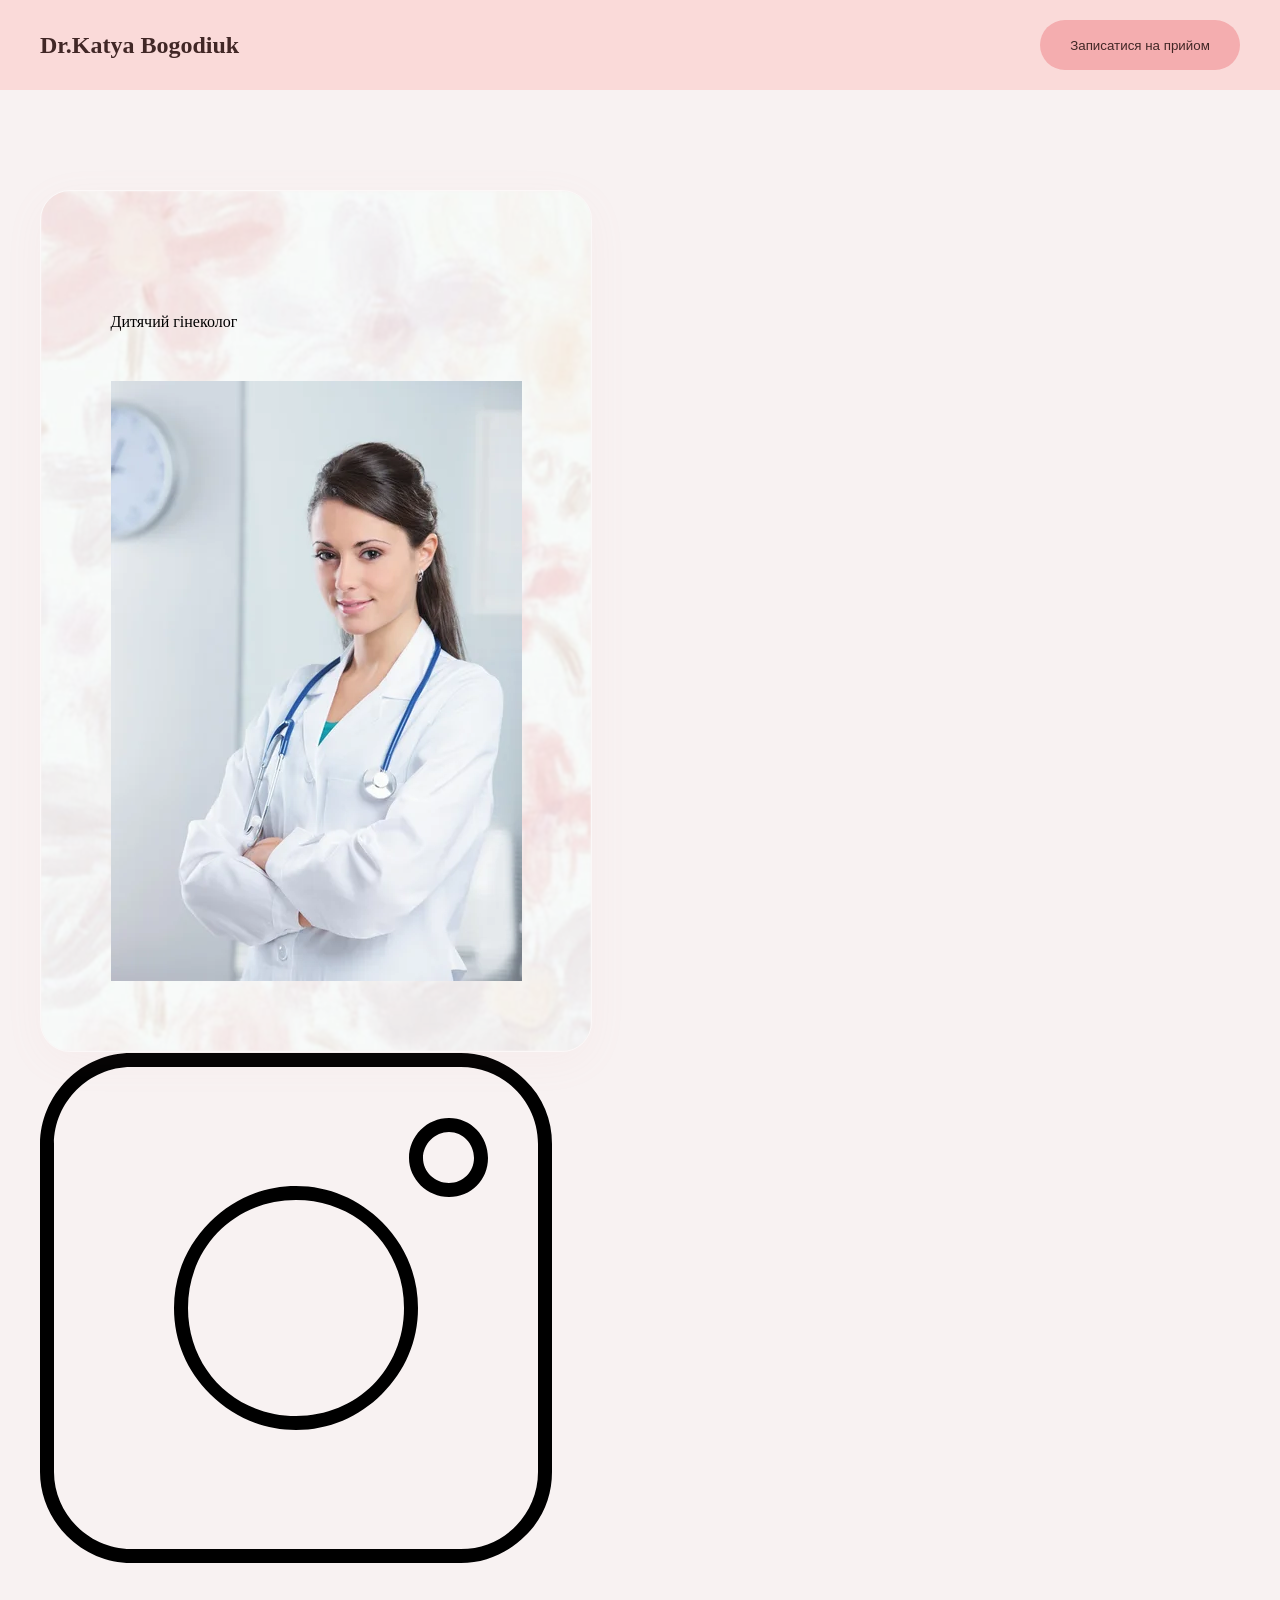
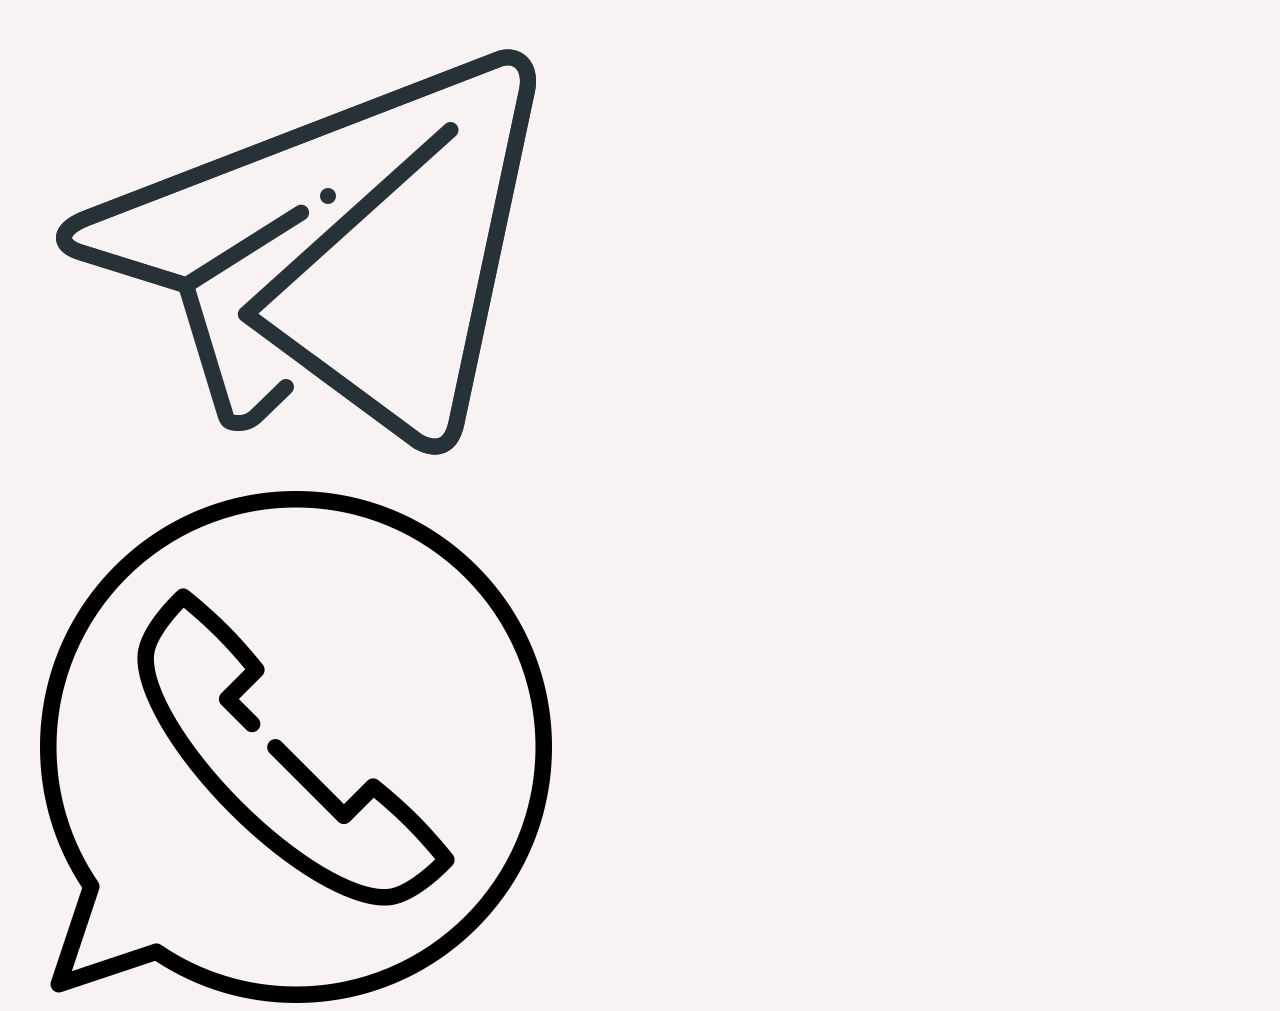
==== site/index.html @ ed86b265 "made block header" ====
<!DOCTYPE html>
<html lang="en">
<head>
    <meta charset="UTF-8">
    <meta name="viewport" content="width=device-width, initial-scale=1.0">
    <title>KatyaBohodiuk</title>
    <link rel="stylesheet" href="style.css">
</head>
<body>
    <div class="katyaBogodiuk">
        <div class="header">
            <div class="container">
                <div class="header-block">
                    <div class="menu">
                        <div class="name">
                            <h2>Dr.Katya Bogodiuk</h2>
                        </div>
                        <button class="main-button">Записатися на прийом</button>
                    </div>
                </div>
            </div>
        </div>
        <div class="hero">
            <div class="container">
                <div class="hero-block">
                    <div class="glass-block photo">
                        <div class="photo-block">
                            <p>Дитячий гінеколог</p>
                            <img class="photo__card" src="img/photo.jpg" alt="інстаграм">
                        </div> 
                    </div>
                    <div class="social">
                        <div class="social-block">
                            <div class="social-item"><img src="img/icons/insta.svg" alt=""></div>
                            <div class="social-item"><img src="img/icons/telegram.png" alt=""></div>
                            <div class="social-item"><img src="img/icons/whatsapp.png" alt=""></div>
                        </div>
                    </div>
                </div>
            </div>
        </div>
    </div>
    <script src="main.js"></script>
</body>
</html>
---- site/style.css ----
:root {
 
  --color-bg-light: #FADAD9;    
  --color-bg-green: #DCE2CA;    
  --color-accent: #E0959C;      
  
  
  --color-text-main: #2C351E;   
  --color-text-dark: #1A1A1A;   
  --color-white: #FFFFFF;
  
  
  --font-main: 'Montserrat', 'Segoe UI', sans-serif; 
}

body {
  background-color: #F8F2F2;
  line-height: 1.6;
  margin: 0;
}

.container {
  max-width: 1200px;
  margin: 0 auto;
  padding: 0 20px;
}

/* header */


.header {
    width: 100%;
    background-color: #FADAD9;
    color: #412726;
}

.menu  {
    height: 90px;
    display: flex;
    justify-content: space-between;
    align-items: center;
}

.main-button {
    width: 200px;
    height: 50px;
    border-radius: 30px;
    border: none;
    color: #412726;
    background-color: #F4ADAF;
    cursor: pointer;
}

.main-button:hover{
    width: 200px;
    height: 50px;
    border-radius: 30px;
    border: none;
    background-color: #D98B8D;
    cursor: pointer;
}


/* hero */

.hero {
    margin-top: 100px;
}

.glass-block {
    border-radius: 30px;
    padding: 40px 0 0 0;           
    position: relative;
    overflow: hidden;   
    border: 1px solid rgba(255, 255, 255, 0.45);
    box-shadow: 0 10px 40px rgba(226, 149, 156, 0.06);
}

.photo {
    width: 550px;
    height: 820px;
    border-radius: 30px;
    display: flex;
    align-items: center;
    flex-direction: column;
    justify-content: center;  
}

.glass-block::before {
    content: '';
    position: absolute;
    top: 0;
    left: 0;
    right: 0;
    bottom: 0;
    background-image: url('img/backPhoto.png'); 
    background-size: 110%;
    background-position: center top 10%; 
    background-repeat: no-repeat;
    background-color: rgba(247, 228, 227, 0.4); 
    background-blend-mode: overlay; 
    filter: blur(1px); 
    z-index: 1; 
}

.glass-block > * {
    position: relative;
    z-index: 2; 
}

.doctor-img {
    width: 100%;
    height: auto;
    max-height: 550px;
    object-fit: cover;
    margin-top: auto; 
    border-bottom-left-radius: 29px;  
    border-bottom-right-radius: 29px;
}

.photo__card {
    margin-top: 30px;
}
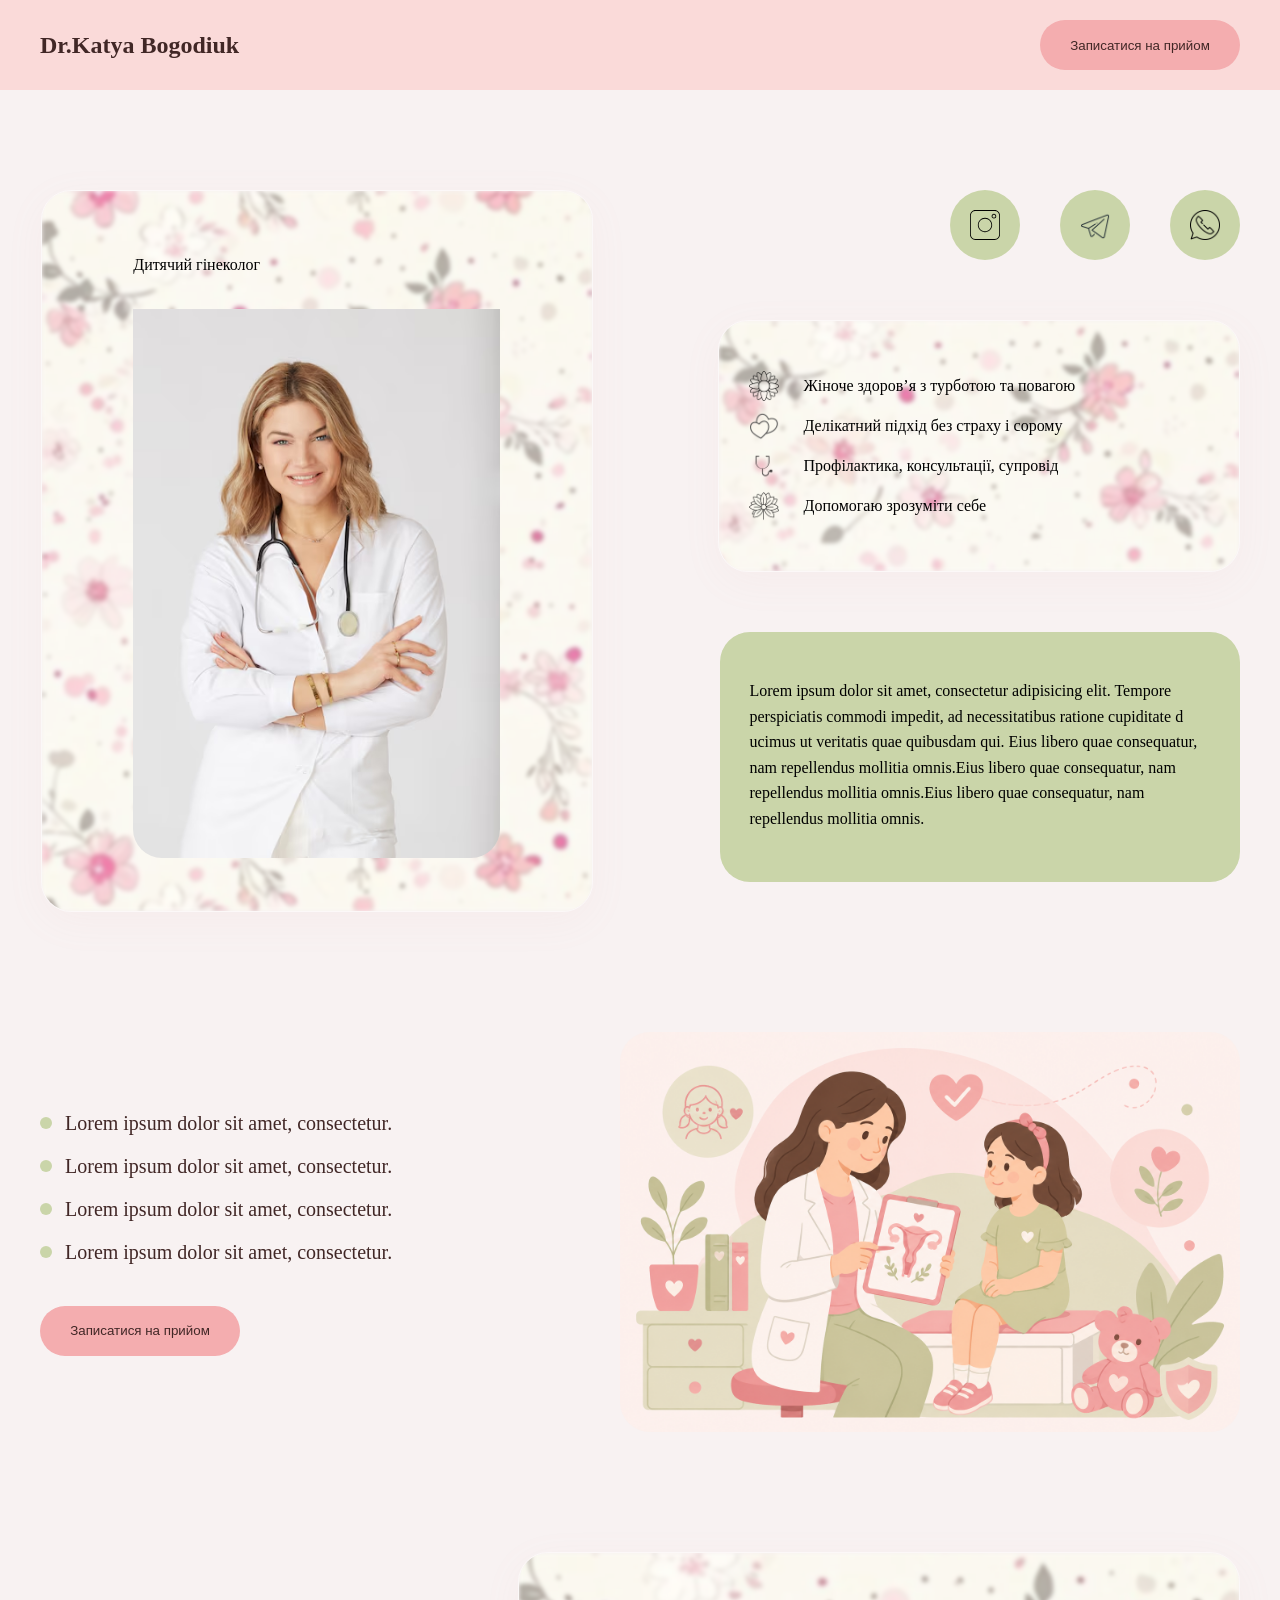
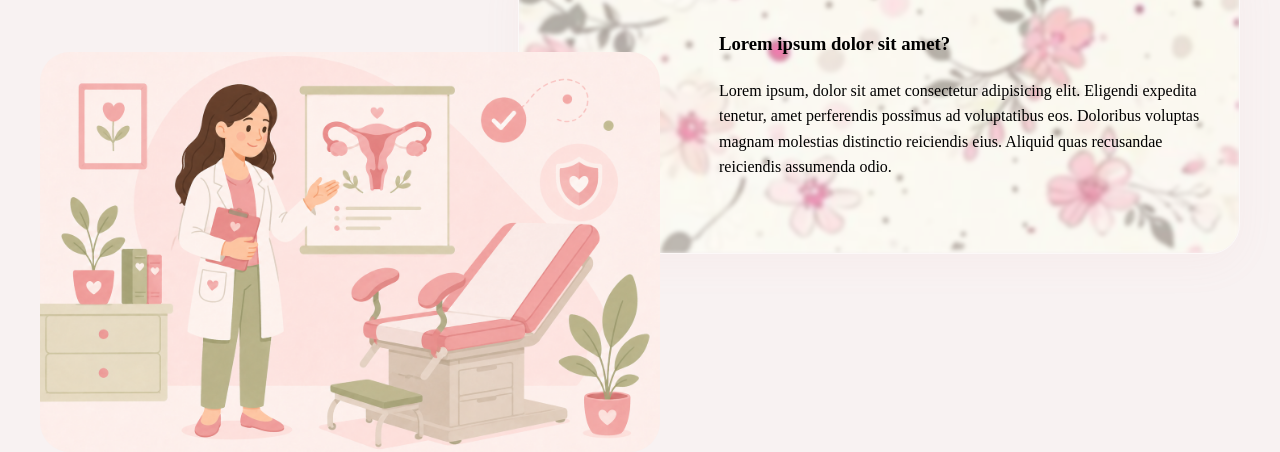
==== commit f004e9da: "made topics and service" ====
--- a/site/index.html
+++ b/site/index.html
@@ -12,7 +12,7 @@
             <div class="container">
                 <div class="header-block">
                     <div class="menu">
-                        <div class="name">
+                        <div class="menu__name">
                             <h2>Dr.Katya Bogodiuk</h2>
                         </div>
                         <button class="main-button">Записатися на прийом</button>
@@ -25,17 +25,86 @@
                 <div class="hero-block">
                     <div class="glass-block photo">
                         <div class="photo-block">
-                            <p>Дитячий гінеколог</p>
-                            <img class="photo__card" src="img/photo.jpg" alt="інстаграм">
+                            <p class="photo-block__title">Дитячий гінеколог</p>
+                            <img class="photo-block__img" src="img/photo.png" alt="гінеколог">
                         </div> 
                     </div>
                     <div class="social">
-                        <div class="social-block">
-                            <div class="social-item"><img src="img/icons/insta.svg" alt=""></div>
-                            <div class="social-item"><img src="img/icons/telegram.png" alt=""></div>
-                            <div class="social-item"><img src="img/icons/whatsapp.png" alt=""></div>
+                        <div class="social-items">
+                            <div class="social-items__item">
+                                <img class="social-items__img" src="img/icons/insta.svg" alt="шнстаграм">
+                            </div>
+                            <div class="social-items__item">
+                                <img class="social-items__img" src="img/icons/telegram.png" alt="телеграм">
+                            </div>
+                            <div class="social-items__item">
+                                <img class="social-items__img" src="img/icons/whatsapp.png" alt="ватсап">
+                            </div>
                         </div>
                     </div>
+                    <div class="glass-block features">
+                        <div class="features__list">
+                            <div class="features__item">
+                                <img class="features__icon" src="img/icons/icon-flower.png" alt="icon">
+                                <p class="features__text">Жіноче здоров’я з турботою та повагою</p>
+                            </div>
+                            <div class="features__item">
+                                <img class="features__icon" src="img/icons/icon-heart.png" alt="">
+                                <p class="features__text">Делікатний підхід без страху і сорому</p>
+                            </div>
+                            <div class="features__item">
+                                <img class="features__icon" src="img/icons/icon-stethoscope.png" alt="">
+                                <p class="features__text">Профілактика, консультації, супровід</p>
+                            </div>
+                            <div class="features__item">
+                                <img class="features__icon" src="img/icons/icon-flower2.png" alt="">
+                                <p class="features__text">Допомогаю зрозуміти себе</p>
+                            </div>
+                        </div>
+                    </div>
+                    <div class="about">
+                        <div class="about__block">
+                            <p class="about__text">Lorem ipsum dolor sit amet, consectetur adipisicing elit. 
+                            Tempore perspiciatis commodi impedit, ad necessitatibus ratione cupiditate d
+                            ucimus ut veritatis quae quibusdam qui. Eius libero quae consequatur, 
+                            nam repellendus mollitia omnis.Eius libero quae consequatur, 
+                            nam repellendus mollitia omnis.Eius libero quae consequatur, 
+                            nam repellendus mollitia omnis.
+                            </p>
+                        </div>
+                    </div>
+                </div>
+            </div>
+        </div>
+        <div class="topics">
+            <div class="container">
+                <div class="topics-block">
+                    <div class="topics-block main">
+                        <ul class="custom-list">
+                            <li class="custom-list__item">Lorem ipsum dolor sit amet, consectetur.</li>
+                            <li class="custom-list__item">Lorem ipsum dolor sit amet, consectetur.</li>
+                            <li class="custom-list__item">Lorem ipsum dolor sit amet, consectetur.</li>
+                            <li class="custom-list__item">Lorem ipsum dolor sit amet, consectetur.</li>
+                        </ul>
+                        <button class="main-button">Записатися на прийом</button>
+                    </div>
+                    <div class="topics-block__img"></div>
+                </div>
+            </div>
+        </div>
+        <div class="service">
+            <div class="container">
+                <div class="service description">
+                    <div class="glass-block description__block">
+                        <div class="description__wrap">
+                            <h3 class="description__title">Lorem ipsum dolor sit amet?</h3>
+                            <p class="description__text">
+                            Lorem ipsum, dolor sit amet consectetur adipisicing elit. 
+                            Eligendi expedita tenetur, amet perferendis possimus ad voluptatibus eos. Doloribus voluptas magnam molestias distinctio reiciendis eius. Aliquid quas recusandae reiciendis assumenda odio.
+                            </p>
+                        </div>
+                    </div>
+                    <div class="description__img"></div>
                 </div>
             </div>
         </div>
--- a/site/style.css
+++ b/site/style.css
@@ -49,57 +49,129 @@
     color: #412726;
     background-color: #F4ADAF;
     cursor: pointer;
-}
-
-.main-button:hover{
-    width: 200px;
-    height: 50px;
-    border-radius: 30px;
-    border: none;
-    background-color: #D98B8D;
-    cursor: pointer;
-}
+    transition: box-shadow 0.3s ease; 
+}
+
+.main-button:hover {
+    animation: pulse_button 1.5s infinite ease-in-out;
+}
+
+@keyframes pulse_button {
+    0% {
+        box-shadow: 0 0 0 0 rgba(216, 148, 149, 0.7);
+    }
+    70% {
+        box-shadow: 0 0 0 10px rgba(216, 148, 149, 0);
+    }
+    100% {
+        box-shadow: 0 0 0 0 rgba(216, 148, 149, 0);
+    }
+}
+
+@keyframes  play_button-down {
+
+	0% 
+	{
+		-webkit-box-shadow: 0 0 rgba(216, 148, 149, 0.6);
+		-moz-box-shadow: 0 0 rgba(216, 148, 149, 0.6);
+		box-shadow: 0 0 rgba(216, 148, 149, 0.6); 
+	}
+	to 
+	{
+		-webkit-box-shadow: 0 0 rgba(216, 148, 149, 0.6);
+		-moz-box-shadow: 0 0 rgba(216, 148, 149, 0.6);
+		box-shadow: 0 0 rgba(216, 148, 149, 0.6);  
+	}
+
+}
+
+
 
 
 /* hero */
 
 .hero {
     margin-top: 100px;
+    width: 100%;
+    display: flex;
+    justify-content: center;
+}
+
+.hero-block {
+    display: grid;
+    grid-template-columns: 550px 1fr;
+    grid-template-rows: auto auto auto;
+    gap: 30px 127px;  
+    width: 100%;
+    max-width: 1200px; 
+    margin: 0 auto;
+}
+
+
+.photo {
+    grid-column: 1;
+    grid-row: 1 / span 3;
+    width: 550px;
+    height: 720px;
+    display: flex;
+    align-items: center;
+    flex-direction: column;
+    justify-content: center;
+}
+
+.social {
+    grid-column: 2;
+    grid-row: 1;
+    width: 100%;
+    max-width: 520px; 
+    justify-self: end; 
+}
+
+.features {
+    grid-column: 2;
+    grid-row: 2;
+    width: 520px;
+    height: 250px;
+    display: flex;
+    justify-content: start;
+    align-items: center;
+    justify-self: end; 
+    font-weight: 500;
+}
+
+
+.about {
+    grid-column: 2;
+    grid-row: 3;
+    width: 520px; 
+    height: 250px;
+    background-color: #cad5a9;
+    border-radius: 30px;
+    justify-self: end; 
+    padding: 30px; 
+    box-sizing: border-box;
 }
 
 .glass-block {
-    border-radius: 30px;
-    padding: 40px 0 0 0;           
+    border-radius: 30px;          
     position: relative;
     overflow: hidden;   
     border: 1px solid rgba(255, 255, 255, 0.45);
     box-shadow: 0 10px 40px rgba(226, 149, 156, 0.06);
 }
 
-.photo {
-    width: 550px;
-    height: 820px;
-    border-radius: 30px;
-    display: flex;
-    align-items: center;
-    flex-direction: column;
-    justify-content: center;  
-}
-
 .glass-block::before {
     content: '';
     position: absolute;
-    top: 0;
-    left: 0;
-    right: 0;
-    bottom: 0;
-    background-image: url('img/backPhoto.png'); 
+    top: 0; left: 0; right: 0; bottom: 0;
+    background-image: url('img/back3.png'); 
+    /* background: #FCE4E0; */
     background-size: 110%;
     background-position: center top 10%; 
     background-repeat: no-repeat;
     background-color: rgba(247, 228, 227, 0.4); 
     background-blend-mode: overlay; 
-    filter: blur(1px); 
+    filter: blur(2px); 
     z-index: 1; 
 }
 
@@ -108,16 +180,151 @@
     z-index: 2; 
 }
 
-.doctor-img {
+.photo-block__img {
     width: 100%;
     height: auto;
     max-height: 550px;
     object-fit: cover;
-    margin-top: auto; 
+    margin-top: 15px; 
     border-bottom-left-radius: 29px;  
     border-bottom-right-radius: 29px;
 }
 
-.photo__card {
-    margin-top: 30px;
-}
+.social-items {
+    display: flex;
+    justify-content: flex-end;
+    gap: 40px;
+}
+
+.social-items__item {
+    width: 70px;
+    height: 70px;
+    border-radius: 50%; 
+    display: flex;
+    justify-content: center;
+    align-items: center;
+    cursor: pointer;
+    background-color: #cad5a9;
+    transition: box-shadow 0.3s ease;
+}
+
+.social-items__item:hover {
+    animation: play_item 1.5s infinite ease-in-out;
+}
+
+@keyframes play_item {
+    0% { box-shadow: 0 0 0 0 rgba(193, 211, 153, 0.8); }
+    70% { box-shadow: 0 0 0 12px rgba(193, 211, 153, 0); } 
+    100% { box-shadow: 0 0 0 0 rgba(193, 211, 153, 0); }  
+}
+
+.social-items__img { width: 30px; }
+.features__list { padding-left: 30px; }
+.features__item { display: flex; justify-content: start; align-items: center; height: 40px; }
+.features__icon { width: 30px; margin-right: 25px; }
+
+
+
+
+/* topics */
+
+.topics {
+    margin-top: 120px;
+}
+
+.topics-block {
+    display: flex;
+    justify-content: space-between;
+    align-items: center;
+}
+
+.topics-block .main {
+    display: flex;
+    flex-direction: column;
+    align-items: start;
+}
+
+.custom-list {
+    list-style: none; 
+    padding: 0;       
+    margin: 0;
+    display: flex;
+    flex-direction: column;
+    gap: 15px;   
+    margin-bottom: 40px;     
+}
+
+.custom-list__item {
+    position: relative;         
+    padding-left: 25px;         
+    color: #412726;            
+    font-size: 16px;
+    line-height: 1.4;
+    display: flex;
+    align-items: center;
+    font-size: 20px;        
+}
+
+
+.custom-list__item::before {
+    content: '';
+    position: absolute;
+    left: 0;                    
+    width: 12px;                
+    height: 12px;               
+    border-radius: 50%;         
+    
+    background-color: #cad5a9;  
+}
+
+.topics-block__img {
+    background-image: url('img/doctor.png');
+    background-size: 100%;
+    background-position: center;
+    border-radius: 30px;
+    width: 620px;
+    height: 400px;
+}
+
+
+
+
+/* service */
+
+.service {
+    margin-top: 120px;
+}
+
+.service .description {
+    width: 100%;
+    display: flex;
+    justify-content: end;
+    position: relative;
+}
+
+.description__block {
+    width: 700px;
+    height: 300px;
+    display: flex;
+    flex-direction: column;
+    align-items: flex-end;
+    justify-content: center;
+    padding-right: 20px;
+}
+
+.description__text {
+    width: 500px;
+}
+
+.description__img {
+    width: 620px;
+    height: 400px;
+    position: absolute;
+    background-image: url('img/doctor22.png');
+    background-size: 100%;
+    background-position: center;
+    border-radius: 30px;
+    left: 0;
+    top: 100px;
+    z-index: 100;
+}
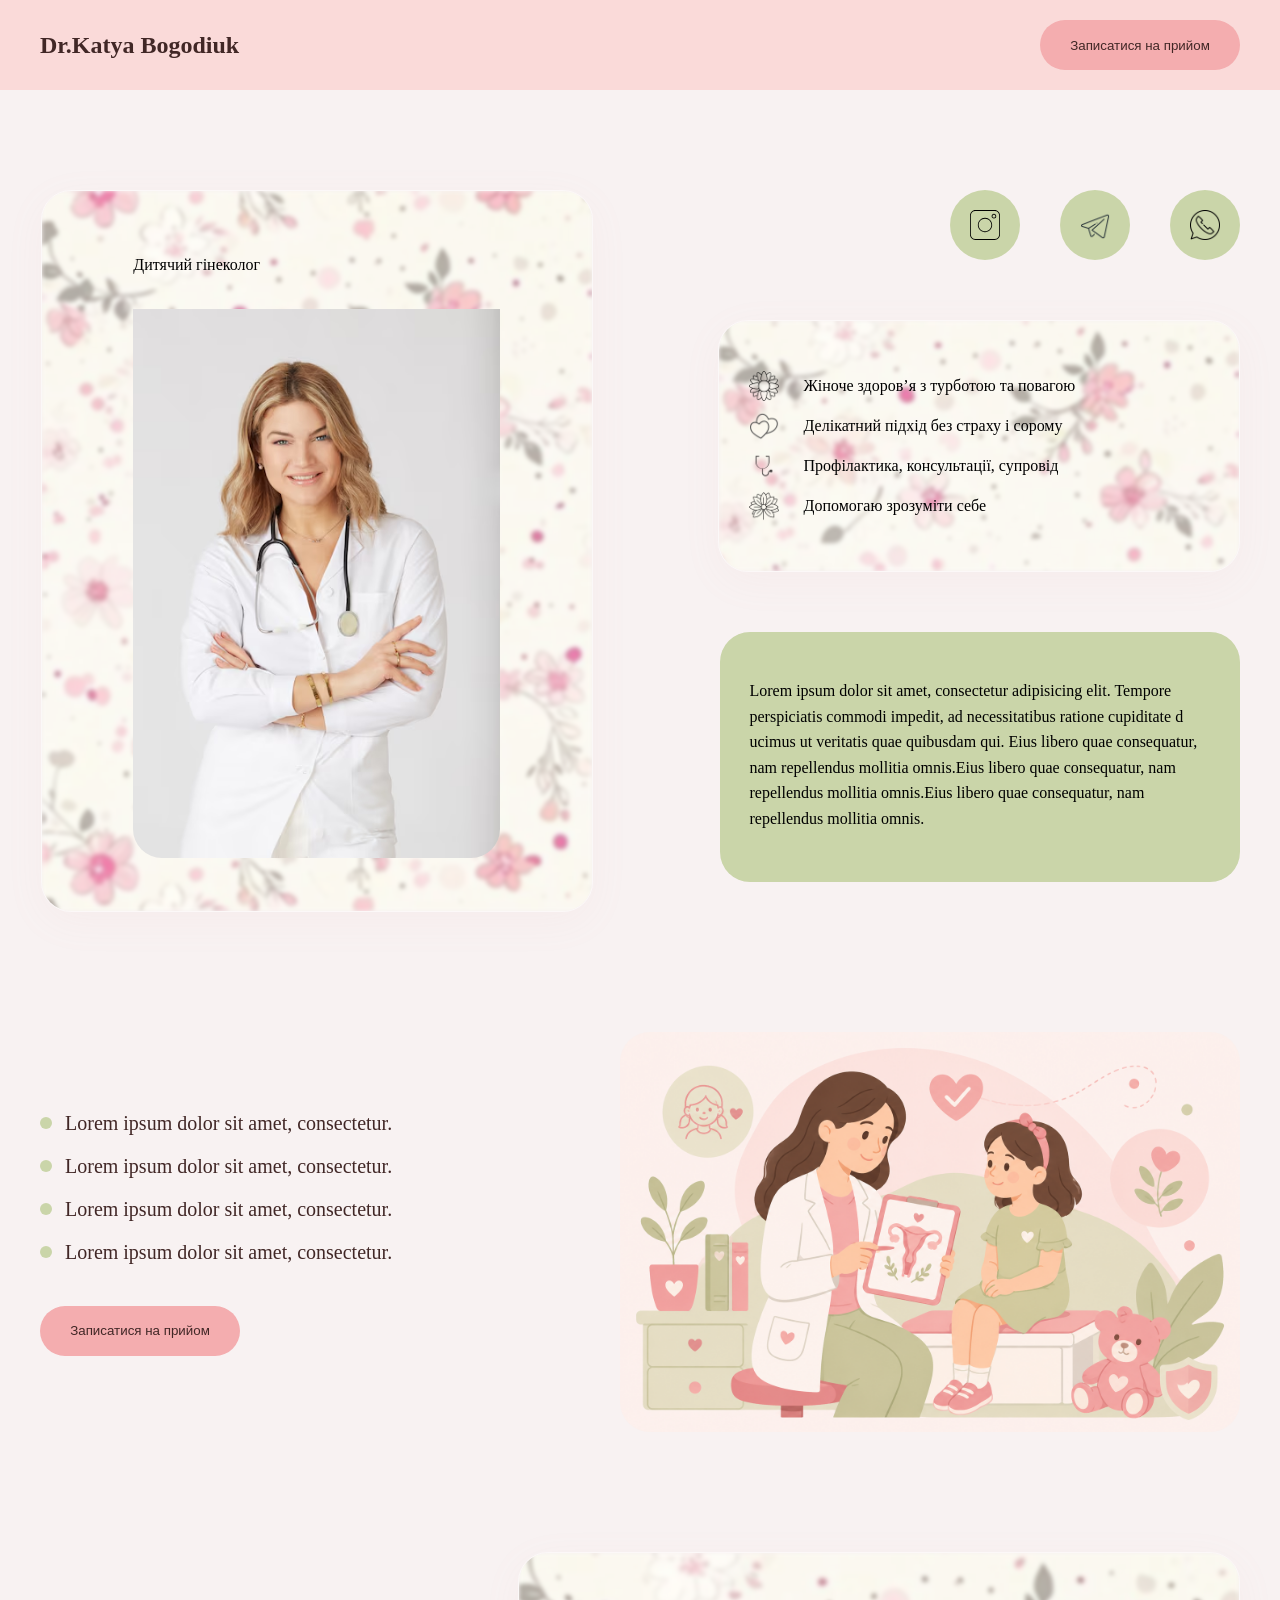
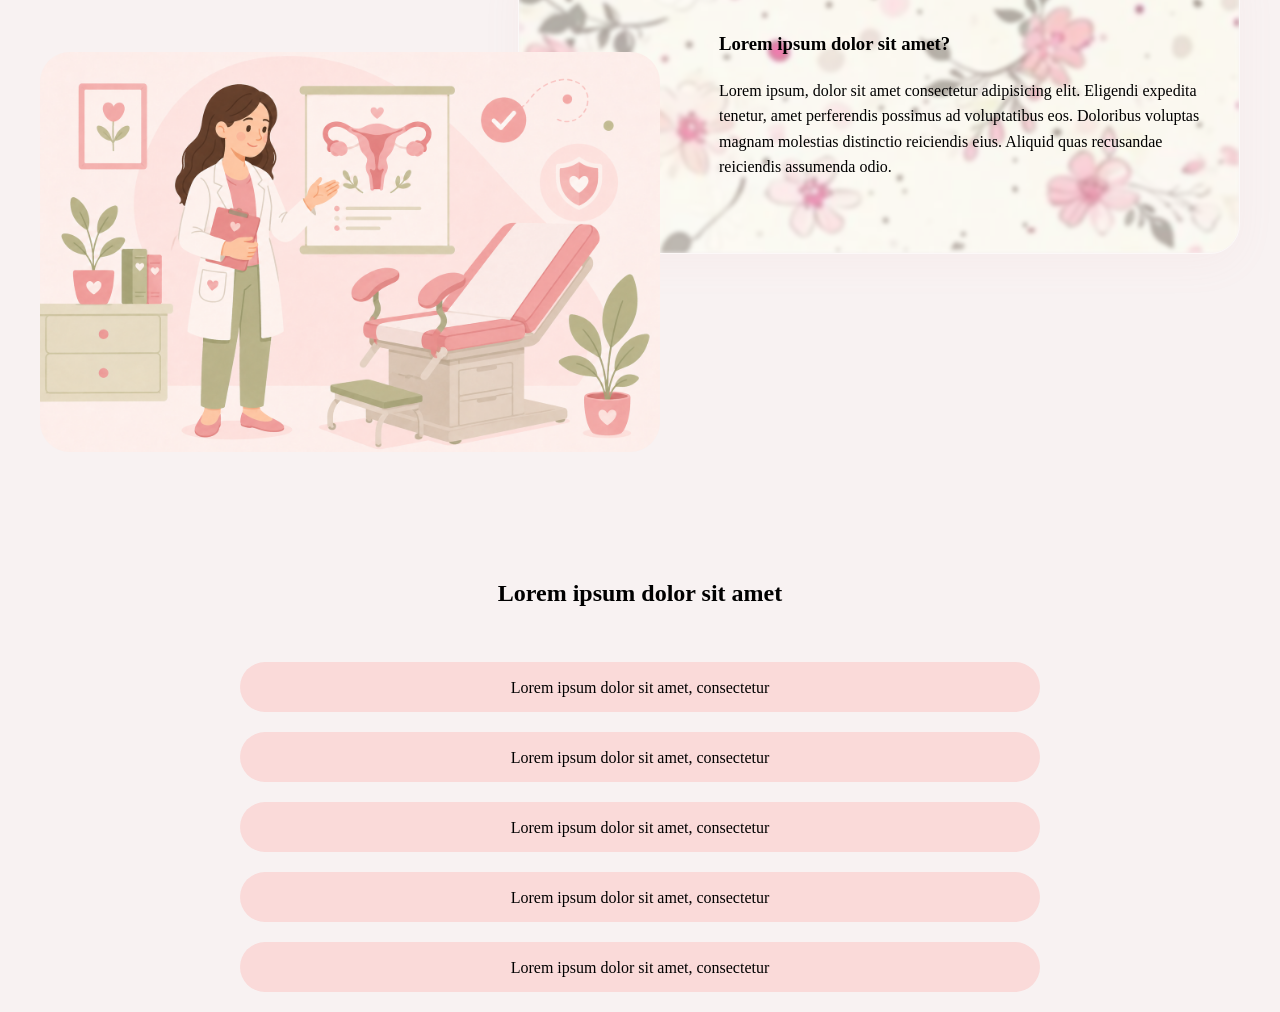
==== commit a3c397bf: "made accordeon questions" ====
--- a/site/index.html
+++ b/site/index.html
@@ -32,7 +32,7 @@
                     <div class="social">
                         <div class="social-items">
                             <div class="social-items__item">
-                                <img class="social-items__img" src="img/icons/insta.svg" alt="шнстаграм">
+                                <img class="social-items__img" src="img/icons/insta.svg" alt="інстаграм">
                             </div>
                             <div class="social-items__item">
                                 <img class="social-items__img" src="img/icons/telegram.png" alt="телеграм">
@@ -49,15 +49,15 @@
                                 <p class="features__text">Жіноче здоров’я з турботою та повагою</p>
                             </div>
                             <div class="features__item">
-                                <img class="features__icon" src="img/icons/icon-heart.png" alt="">
+                                <img class="features__icon" src="img/icons/icon-heart.png" alt="icon">
                                 <p class="features__text">Делікатний підхід без страху і сорому</p>
                             </div>
                             <div class="features__item">
-                                <img class="features__icon" src="img/icons/icon-stethoscope.png" alt="">
+                                <img class="features__icon" src="img/icons/icon-stethoscope.png" alt="icon">
                                 <p class="features__text">Профілактика, консультації, супровід</p>
                             </div>
                             <div class="features__item">
-                                <img class="features__icon" src="img/icons/icon-flower2.png" alt="">
+                                <img class="features__icon" src="img/icons/icon-flower2.png" alt="icon">
                                 <p class="features__text">Допомогаю зрозуміти себе</p>
                             </div>
                         </div>
@@ -108,6 +108,13 @@
                 </div>
             </div>
         </div>
+        <div class="questions">
+            <div class="container">
+                <h2>Lorem ipsum dolor sit amet</h2>
+                <div class="question-block"></div>
+            </div>
+        </div>
+        
     </div>
     <script src="main.js"></script>
 </body>
--- a/site/style.css
+++ b/site/style.css
@@ -49,43 +49,19 @@
     color: #412726;
     background-color: #F4ADAF;
     cursor: pointer;
-    transition: box-shadow 0.3s ease; 
+    transition: box-shadow 5s ease; 
 }
 
 .main-button:hover {
     animation: pulse_button 1.5s infinite ease-in-out;
 }
 
+
 @keyframes pulse_button {
-    0% {
-        box-shadow: 0 0 0 0 rgba(216, 148, 149, 0.7);
-    }
-    70% {
-        box-shadow: 0 0 0 10px rgba(216, 148, 149, 0);
-    }
-    100% {
-        box-shadow: 0 0 0 0 rgba(216, 148, 149, 0);
-    }
-}
-
-@keyframes  play_button-down {
-
-	0% 
-	{
-		-webkit-box-shadow: 0 0 rgba(216, 148, 149, 0.6);
-		-moz-box-shadow: 0 0 rgba(216, 148, 149, 0.6);
-		box-shadow: 0 0 rgba(216, 148, 149, 0.6); 
-	}
-	to 
-	{
-		-webkit-box-shadow: 0 0 rgba(216, 148, 149, 0.6);
-		-moz-box-shadow: 0 0 rgba(216, 148, 149, 0.6);
-		box-shadow: 0 0 rgba(216, 148, 149, 0.6);  
-	}
-
-}
-
-
+    0% { box-shadow: 0 0 0 0 rgba(231, 182, 182, 0.757); }
+    70% { box-shadow: 0 0 0 12px rgba(148, 104, 104, 0); } 
+    100% { box-shadow: 0 0 0 0 rgba(139, 98, 98, 0); }  
+}
 
 
 /* hero */
@@ -198,6 +174,8 @@
 
 .social-items__item {
     width: 70px;
+
+
     height: 70px;
     border-radius: 50%; 
     display: flex;
@@ -205,7 +183,7 @@
     align-items: center;
     cursor: pointer;
     background-color: #cad5a9;
-    transition: box-shadow 0.3s ease;
+    transition: box-shadow 1.3s ease;
 }
 
 .social-items__item:hover {
@@ -213,9 +191,9 @@
 }
 
 @keyframes play_item {
-    0% { box-shadow: 0 0 0 0 rgba(193, 211, 153, 0.8); }
-    70% { box-shadow: 0 0 0 12px rgba(193, 211, 153, 0); } 
-    100% { box-shadow: 0 0 0 0 rgba(193, 211, 153, 0); }  
+    0% { box-shadow: 0 0 0 0 rgba(193, 207, 166, 0.757); }
+    70% { box-shadow: 0 0 0 12px rgba(159, 171, 135, 0); } 
+    100% { box-shadow: 0 0 0 0 rgba(213, 225, 186, 0); }  
 }
 
 .social-items__img { width: 30px; }
@@ -327,4 +305,67 @@
     left: 0;
     top: 100px;
     z-index: 100;
-}+}
+
+
+/* questions */
+
+
+.questions {
+    margin-top: 300px;
+    display: flex;
+    justify-content: center;
+    align-items: center;
+}
+.questions h2 {
+    text-align: center;
+    margin-bottom: 50px;
+}
+
+.question-block {
+    width: 700x;
+    display: flex;
+    flex-direction: column;
+    align-items: center;
+}
+.question__content {
+    display: none;
+}
+
+.question__item.active .question__content {
+    display: block;
+}
+
+.question__item {
+    margin-bottom: 20px;
+    display: flex;
+    flex-direction: column;
+    align-items: center;
+    width: 700px;
+}
+
+.question__title {
+    width: 100%;
+    height: 50px;
+    background-color: #FADAD9;
+    border-radius: 30px;
+    display: flex;
+    justify-content: center;
+    align-items: center;
+    padding: 0 50px 0;
+    transition: box-shadow 1.3s ease;
+    animation: pulse_button 1.5s infinite ease-in-out;
+    cursor: pointer;
+}
+
+.question__content {
+    min-height: 100px;
+    background-color: #cad5a9;
+    border-radius: 30px;
+    margin-top: 20px;
+    width: 100%;
+    text-align: start;
+    padding: 20px;
+    overflow: hidden;
+}
+
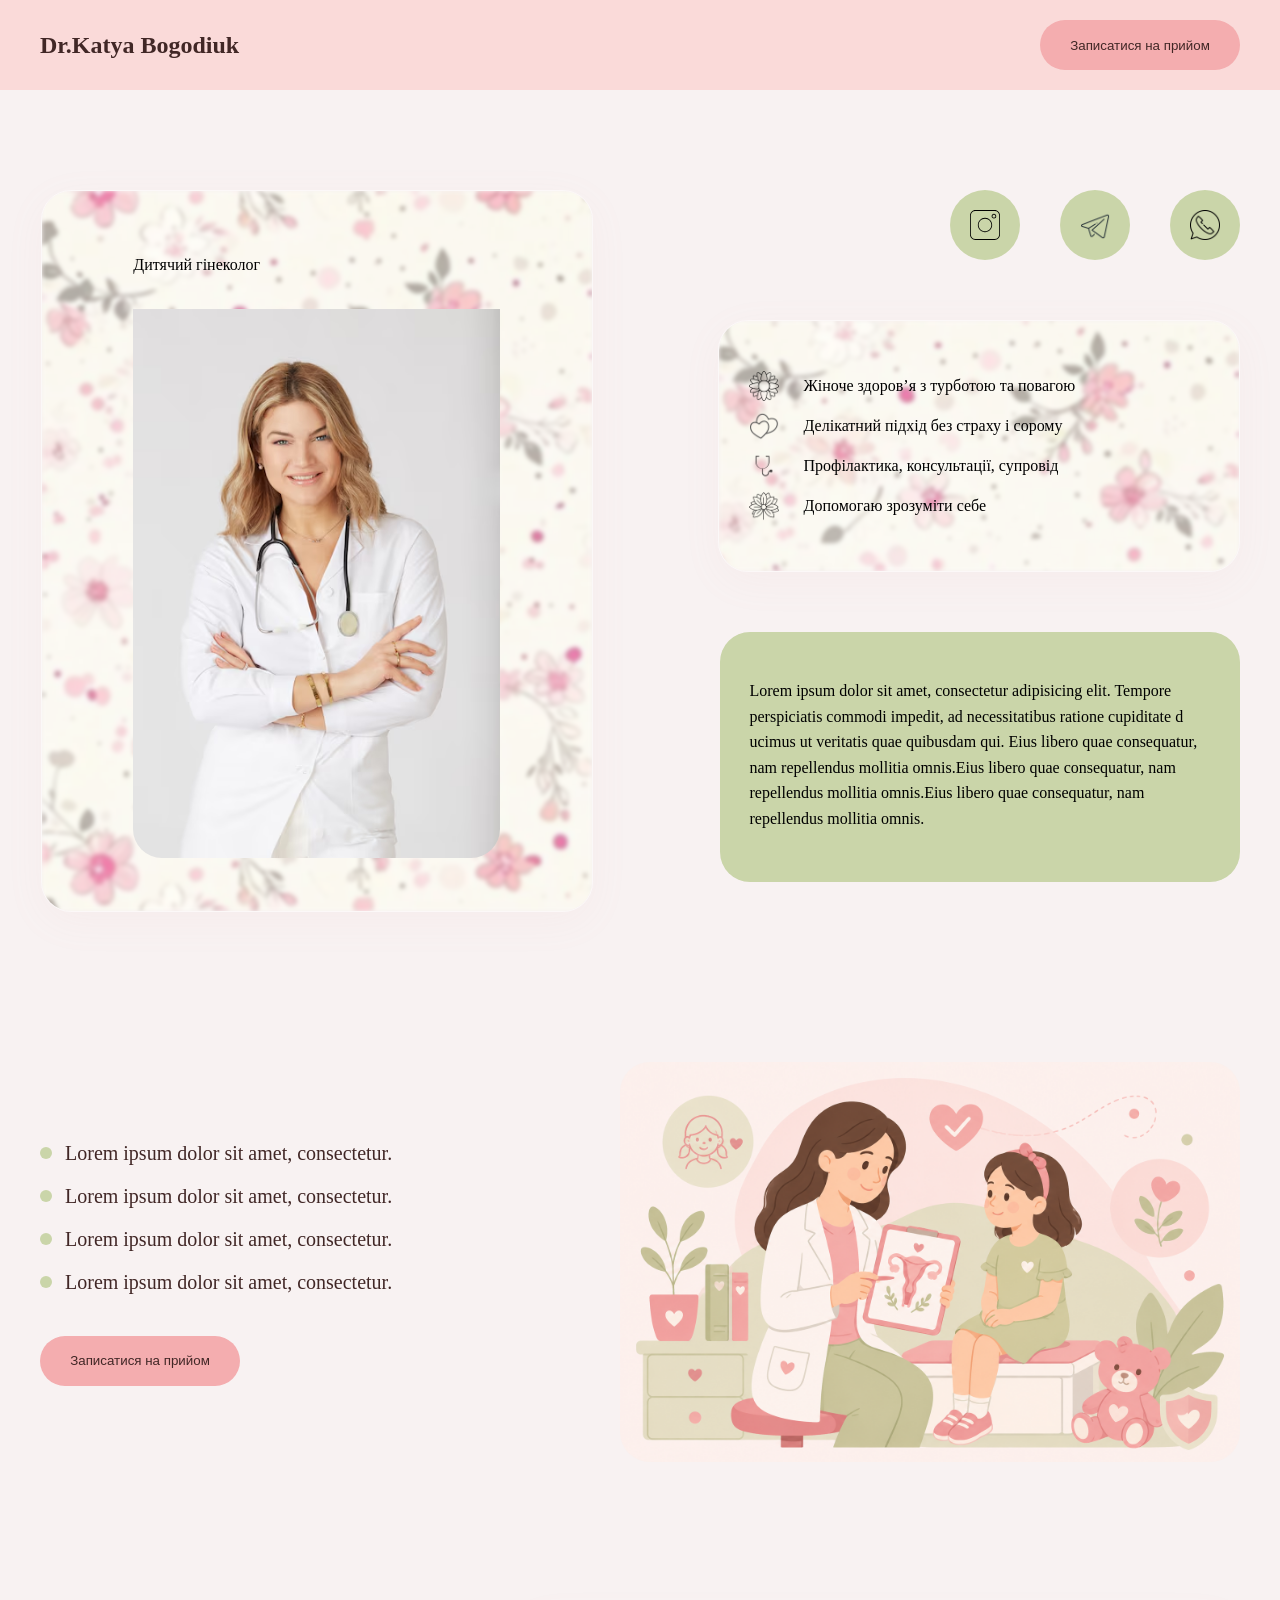
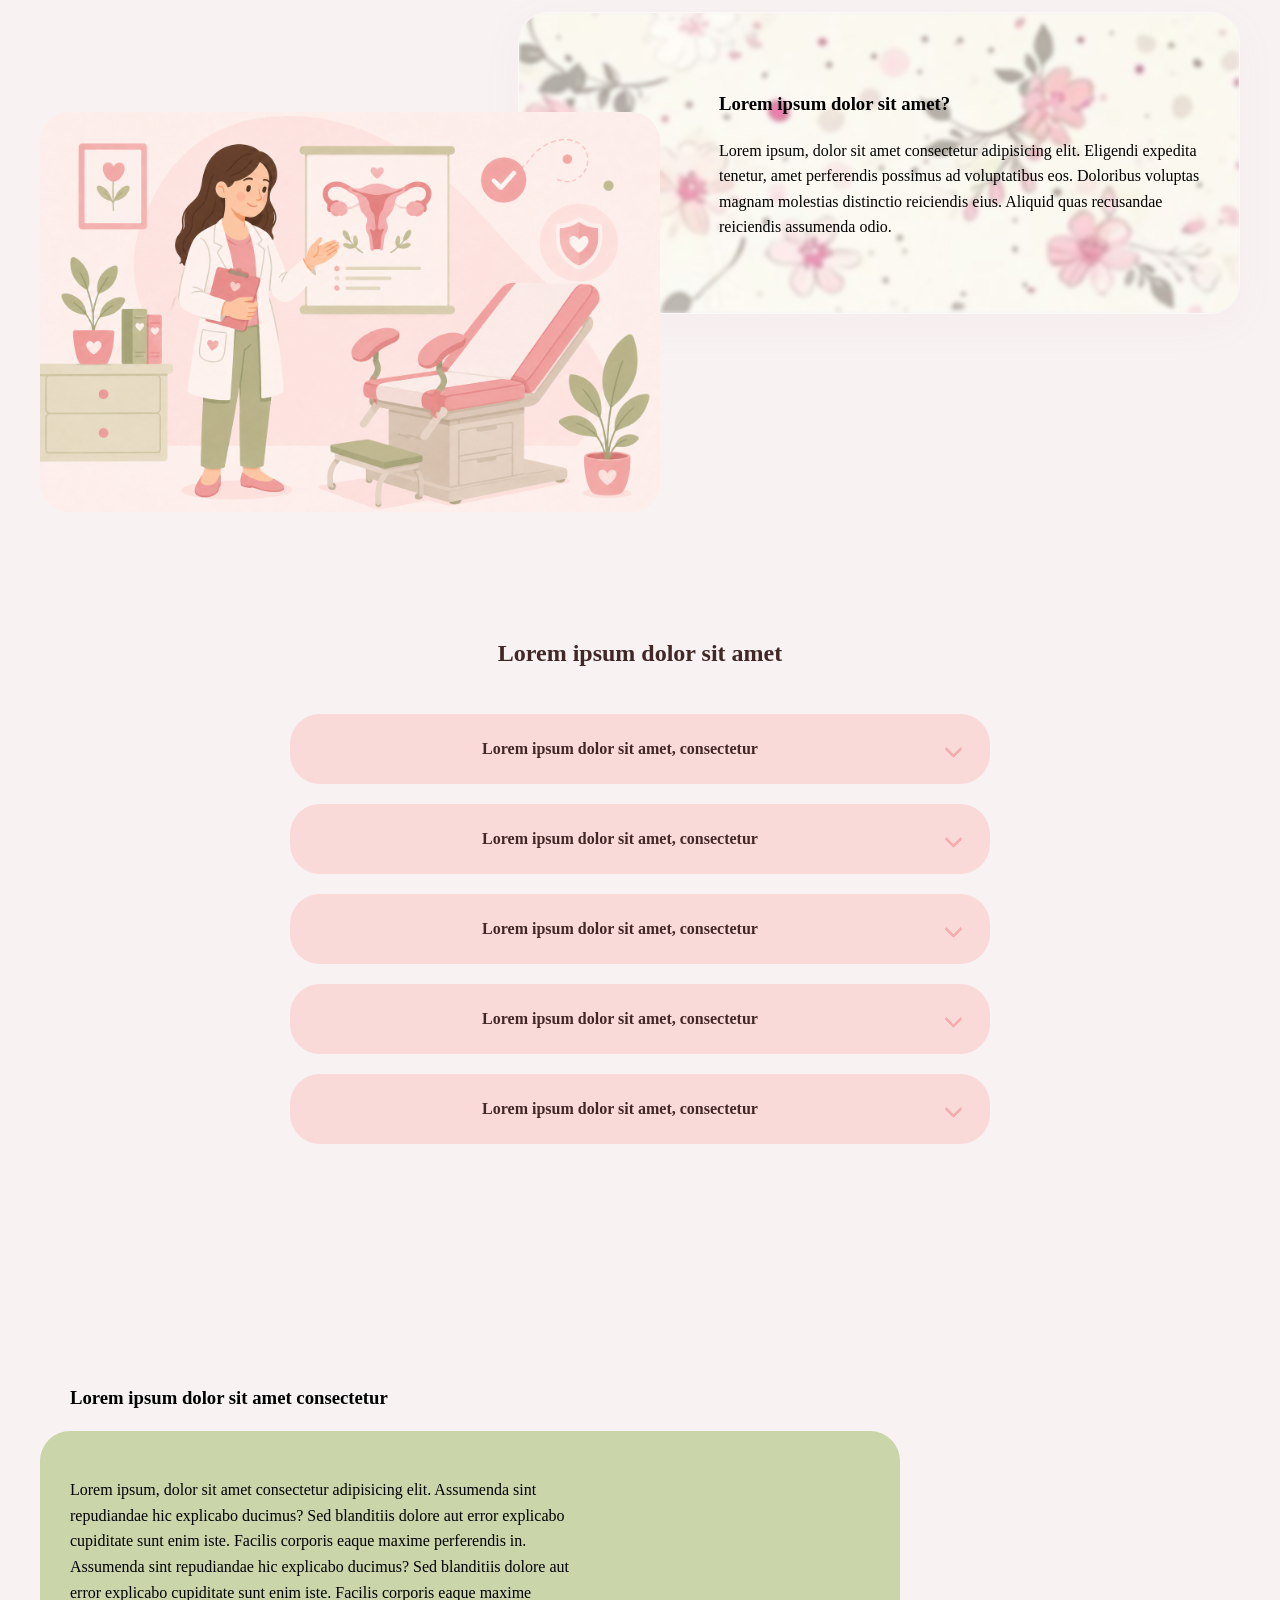
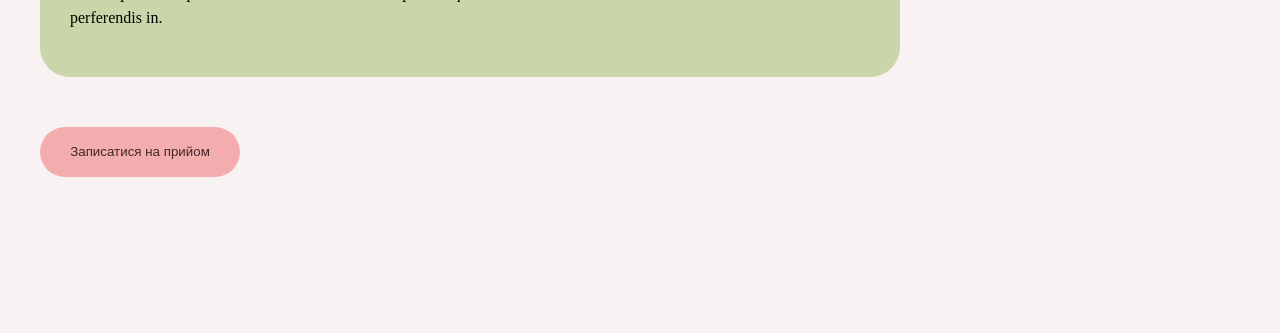
==== commit e49a9c5d: "add article" ====
--- a/site/index.html
+++ b/site/index.html
@@ -114,7 +114,27 @@
                 <div class="question-block"></div>
             </div>
         </div>
-        
+        <div class="article">
+            <div class="container">
+                <div class="article-block">
+                    <h3 class="article__title">Lorem ipsum dolor sit amet consectetur</h3>
+                    <div class="article__info">
+                        <div class="article__wrap">
+                            <p class="article__content">Lorem ipsum, dolor sit amet consectetur adipisicing elit. 
+                                Assumenda sint repudiandae hic explicabo ducimus? Sed blanditiis 
+                                dolore aut error explicabo cupiditate sunt enim iste. 
+                                Facilis corporis eaque maxime perferendis in.
+                                Assumenda sint repudiandae hic explicabo ducimus? Sed blanditiis 
+                                dolore aut error explicabo cupiditate sunt enim iste. 
+                                Facilis corporis eaque maxime perferendis in.
+                            </p>
+                            <div class="article__img"></div>
+                        </div>
+                    </div>
+                    <button class="main-button">Записатися на прийом</button>
+                </div>
+            </div>
+        </div>
     </div>
     <script src="main.js"></script>
 </body>
--- a/site/style.css
+++ b/site/style.css
@@ -207,7 +207,7 @@
 /* topics */
 
 .topics {
-    margin-top: 120px;
+    margin-top: 150px;
 }
 
 .topics-block {
@@ -270,7 +270,7 @@
 /* service */
 
 .service {
-    margin-top: 120px;
+    margin-top: 150px;
 }
 
 .service .description {
@@ -314,58 +314,163 @@
 .questions {
     margin-top: 300px;
     display: flex;
+    flex-direction: column; 
     justify-content: center;
     align-items: center;
-}
+    width: 100%;
+}
+
 .questions h2 {
     text-align: center;
-    margin-bottom: 50px;
+    height: 60px; 
+    color: #412726;
 }
 
 .question-block {
-    width: 700x;
-    display: flex;
-    flex-direction: column;
-    align-items: center;
-}
+    width: 700px;
+    display: flex;
+    flex-direction: column;
+    align-items: center;
+    height: 650px;
+}
+
+
+.question__item {
+    margin-bottom: 20px;
+    display: flex;
+    flex-direction: column;
+    width: 100%;
+    background-color: #FADAD9;
+    border-radius: 30px;
+    cursor: pointer;
+    padding: 20px; 
+    box-sizing: border-box;
+    transition: box-shadow 0.3s ease, transform 0.2s ease;
+}
+
+
+.question__item:hover {
+    transform: translateY(-2px); 
+    box-shadow: 0 10px 25px rgba(216, 148, 149, 0.4);
+}
+
+.question__item:last-child {
+    margin-bottom: 0;
+}
+
+
+.question__title {
+    width: 100%;
+    min-height: 30px;
+    display: flex;
+    justify-content: center; 
+    align-items: center;
+    font-weight: 600;
+    color: #412726;
+    margin: 0;
+
+    position: relative; 
+    padding-right: 40px;
+    box-sizing: border-box;
+}
+
+.question__title::after {
+    content: '';
+    position: absolute;
+    right: 10px; 
+    top: 50%;
+    transform: translateY(-50%) rotate(45deg); 
+    width: 10px;
+    height: 10px;
+    border-bottom: 3px solid #F4ADAF; 
+    border-right: 3px solid #F4ADAF;
+    border-radius: 2px; 
+    transition: transform 0.9s ease; 
+}
+
+
+.question__item.active .question__title::after {
+    
+    transform: translateY(-25%) rotate(225deg); 
+}
+
+
 .question__content {
-    display: none;
-}
+    display: none; 
+    height: 160px; 
+    background-color: #cad5a9;
+    border-radius: 20px; 
+    margin-top: 15px;
+    text-align: start;
+    padding: 20px;
+    box-sizing: border-box;
+    color: #412726;
+    overflow-y: auto;          
+    overflow-x: hidden;
+    scrollbar-width: thin;
+    scrollbar-color: rgba(65, 39, 38, 0.2) transparent;
+}
+
 
 .question__item.active .question__content {
     display: block;
 }
 
-.question__item {
-    margin-bottom: 20px;
-    display: flex;
-    flex-direction: column;
-    align-items: center;
-    width: 700px;
-}
-
-.question__title {
-    width: 100%;
-    height: 50px;
-    background-color: #FADAD9;
-    border-radius: 30px;
-    display: flex;
-    justify-content: center;
-    align-items: center;
-    padding: 0 50px 0;
-    transition: box-shadow 1.3s ease;
-    animation: pulse_button 1.5s infinite ease-in-out;
-    cursor: pointer;
-}
-
-.question__content {
-    min-height: 100px;
+
+.question__content::-webkit-scrollbar {
+    width: 6px;
+}
+
+.question__content::-webkit-scrollbar-track {
+    background: transparent; 
+    margin: 10px 0;          
+}
+
+.question__content::-webkit-scrollbar-thumb {
+    background-color: rgba(65, 39, 38, 0.2); 
+    border-radius: 10px;                     
+}
+
+.question__content::-webkit-scrollbar-thumb:hover {
+    background-color: rgba(65, 39, 38, 0.4); 
+}
+
+
+/* article */
+
+
+.article-block {
+    position: relative;
+    height: 500px;
+    
+}
+.article__title {
+    margin-left: 30px;
+}
+
+.article__info {
+    width: 800px;
+    display: flex;
     background-color: #cad5a9;
     border-radius: 30px;
-    margin-top: 20px;
-    width: 100%;
-    text-align: start;
-    padding: 20px;
-    overflow: hidden;
-}
-
+    padding: 30px;
+    margin-bottom: 50px;
+}
+
+.article__content {
+    width: 500px;
+}
+
+.article__img {
+    width: 620px;
+    height: 400px;
+    position: absolute;
+    background-image: url('img/img5.png');
+    background-position: center;
+    background-size: 100%;
+    border-radius: 30px;
+    right: 0;
+    top: 150px;
+}
+
+
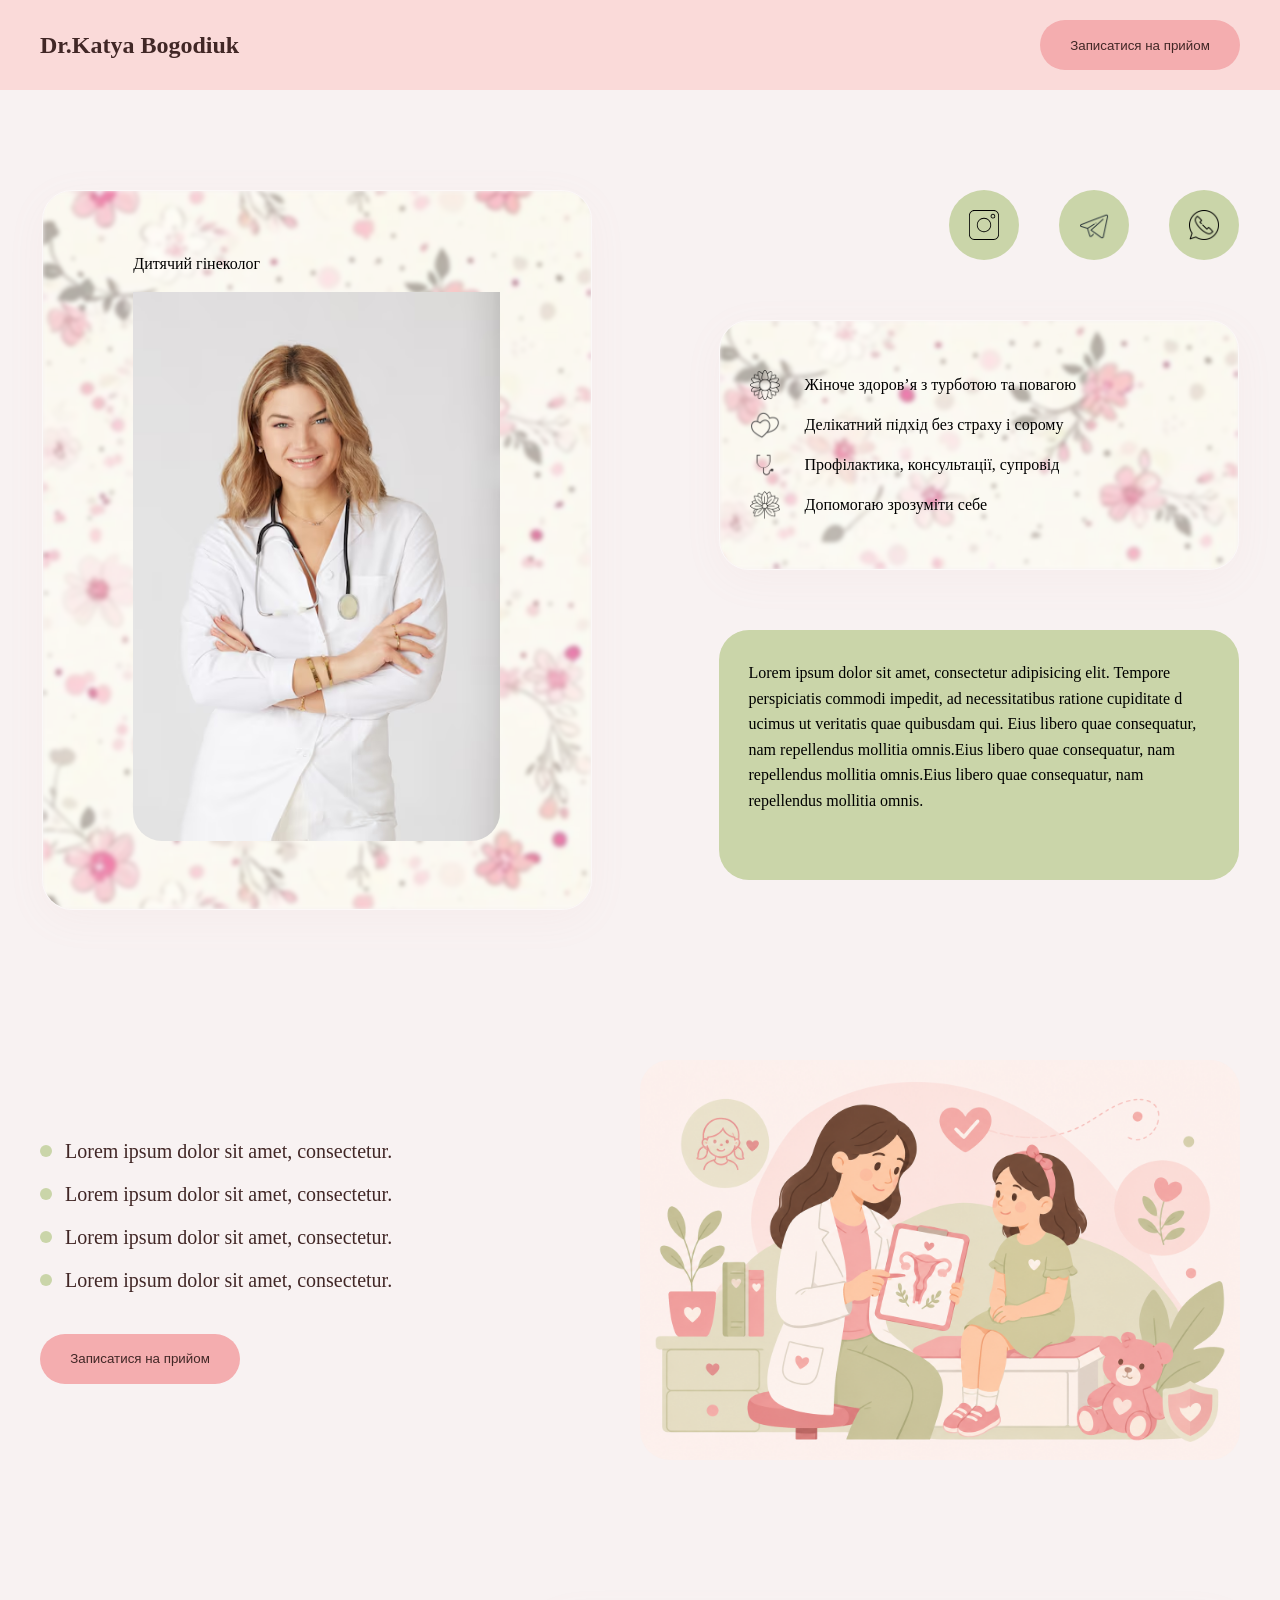
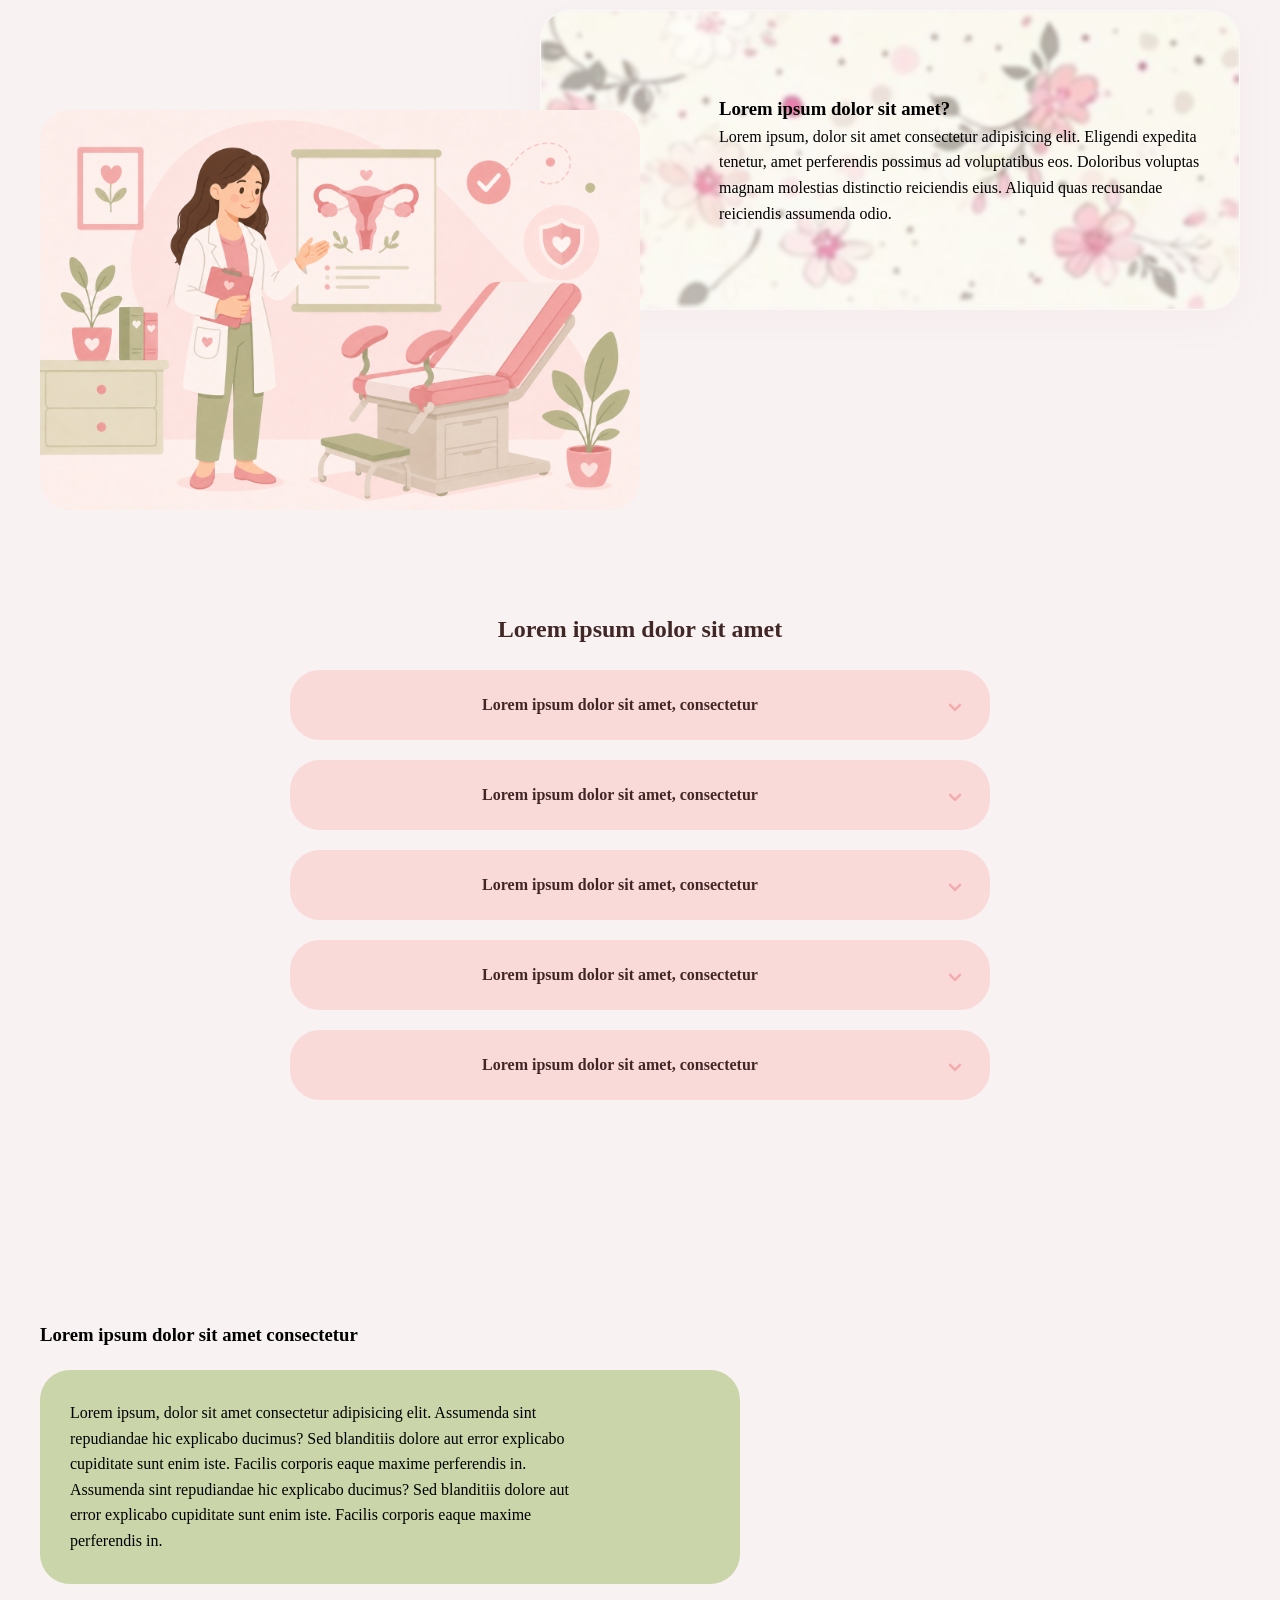
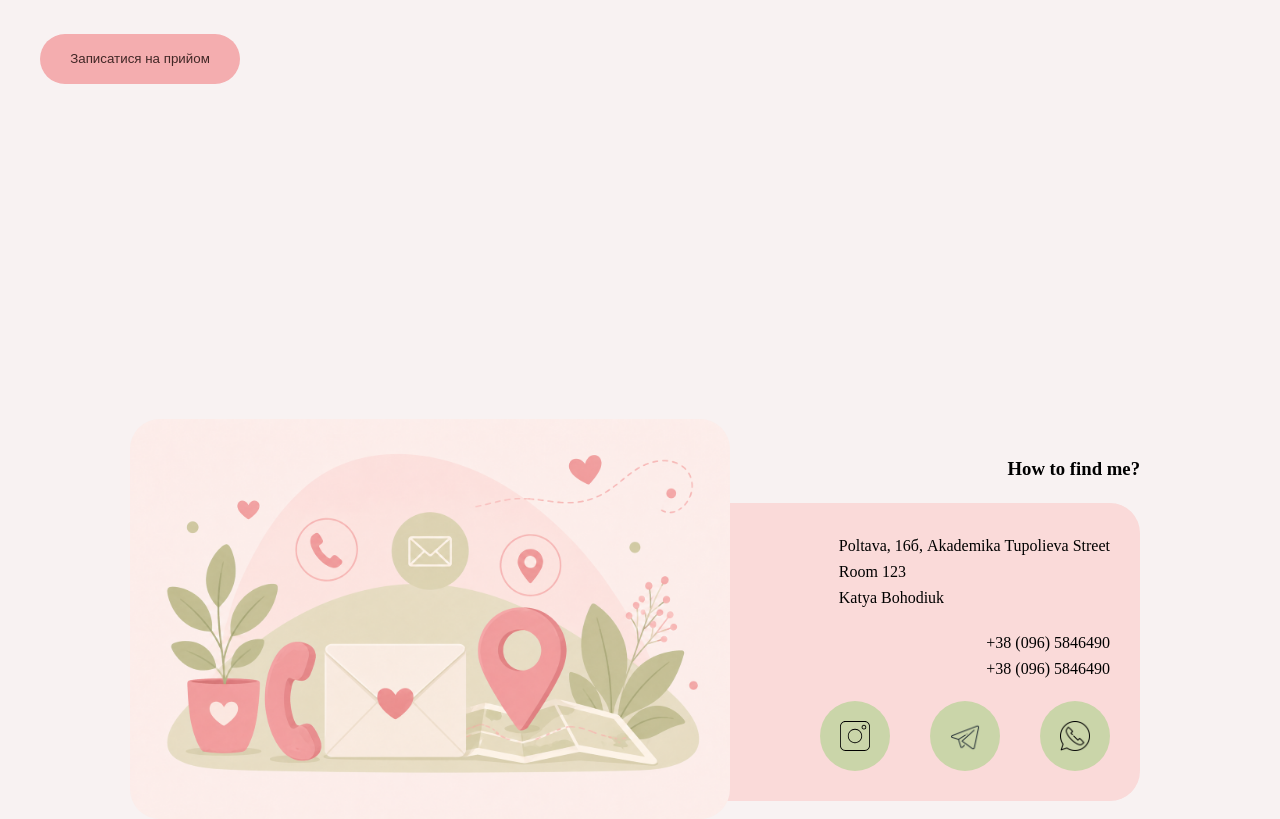
==== commit 1f091990: "add contacts block" ====
--- a/site/index.html
+++ b/site/index.html
@@ -135,6 +135,33 @@
                 </div>
             </div>
         </div>
+        <div class="contacts">
+            <div class="container">
+                <div class="contacts-block">
+                    <h3 class="contacts__title">How to find me?</h3>
+                    <div class="contacts__info">
+                        <p class="contacts__address">
+                                Poltava, 16б, Akademika Tupolieva Street</br>Room 123</br>Katya Bohodiuk
+                            <p class="contacts__phone">+38 (096) 5846490</br>+38 (096) 5846490</p>
+                        </p>
+                        <div class="social">
+                            <div class="social-items">
+                                <div class="social-items__item">
+                                    <img class="social-items__img" src="img/icons/insta.svg" alt="інстаграм">
+                                </div>
+                                <div class="social-items__item">
+                                    <img class="social-items__img" src="img/icons/telegram.png" alt="телеграм">
+                                </div>
+                                <div class="social-items__item">
+                                    <img class="social-items__img" src="img/icons/whatsapp.png" alt="ватсап">
+                                </div>
+                            </div>
+                        </div>
+                        <div class="contacts__img"></div>
+                    </div>
+                </div>
+            </div>
+        </div>
     </div>
     <script src="main.js"></script>
 </body>
--- a/site/style.css
+++ b/site/style.css
@@ -12,17 +12,25 @@
   
   --font-main: 'Montserrat', 'Segoe UI', sans-serif; 
 }
+*, *::before, *::after {
+    box-sizing: border-box;
+}
+
+body, h1, h2, h3, h4, p, ul, ol {
+    margin: 0;
+    padding: 0;
+}
 
 body {
   background-color: #F8F2F2;
   line-height: 1.6;
   margin: 0;
+  padding: 0;
 }
 
 .container {
   max-width: 1200px;
   margin: 0 auto;
-  padding: 0 20px;
 }
 
 /* header */
@@ -100,7 +108,6 @@
     grid-row: 1;
     width: 100%;
     max-width: 520px; 
-    justify-self: end; 
 }
 
 .features {
@@ -260,7 +267,7 @@
     background-size: 100%;
     background-position: center;
     border-radius: 30px;
-    width: 620px;
+    width: 600px;
     height: 400px;
 }
 
@@ -295,7 +302,7 @@
 }
 
 .description__img {
-    width: 620px;
+    width: 600px;
     height: 400px;
     position: absolute;
     background-image: url('img/doctor22.png');
@@ -441,20 +448,22 @@
 
 .article-block {
     position: relative;
-    height: 500px;
-    
-}
+}
+
 .article__title {
-    margin-left: 30px;
+    margin-bottom: 20px;
 }
 
 .article__info {
-    width: 800px;
-    display: flex;
+    width: 700px;
     background-color: #cad5a9;
     border-radius: 30px;
     padding: 30px;
     margin-bottom: 50px;
+    display: flex;
+    flex-direction: column;
+    align-items: start;
+    justify-content: center;
 }
 
 .article__content {
@@ -462,7 +471,7 @@
 }
 
 .article__img {
-    width: 620px;
+    width: 600px;
     height: 400px;
     position: absolute;
     background-image: url('img/img5.png');
@@ -473,4 +482,51 @@
     top: 150px;
 }
 
-
+/* contacts */
+
+.contacts {
+    margin-top: 370px;
+}
+
+.contacts-block {
+    width: 100%;
+    display: flex;
+    flex-direction: column;
+    align-items: end;
+    justify-content: center;
+    position: relative;
+}
+
+.contacts__title {
+    margin-right: 100px;
+    margin-bottom: 20px;
+}
+
+.contacts__info{
+    padding: 30px;
+    display: flex;
+    flex-direction: column;
+    align-items: flex-end;
+    background-color: #FADAD9;
+    width: 550px;
+    border-radius: 30px;
+    margin-right: 100px;
+}
+
+.contacts__phone {
+    margin: 20px 0;
+}
+
+.contacts__img {
+    width: 600px;
+    height: 400px;
+    position: absolute;
+    background-image: url('img/contacts-img.png');
+    background-position: center;
+    background-size: 100%;
+    border-radius: 30px;
+    left: 90px;
+    top: -35px;
+}
+
+
